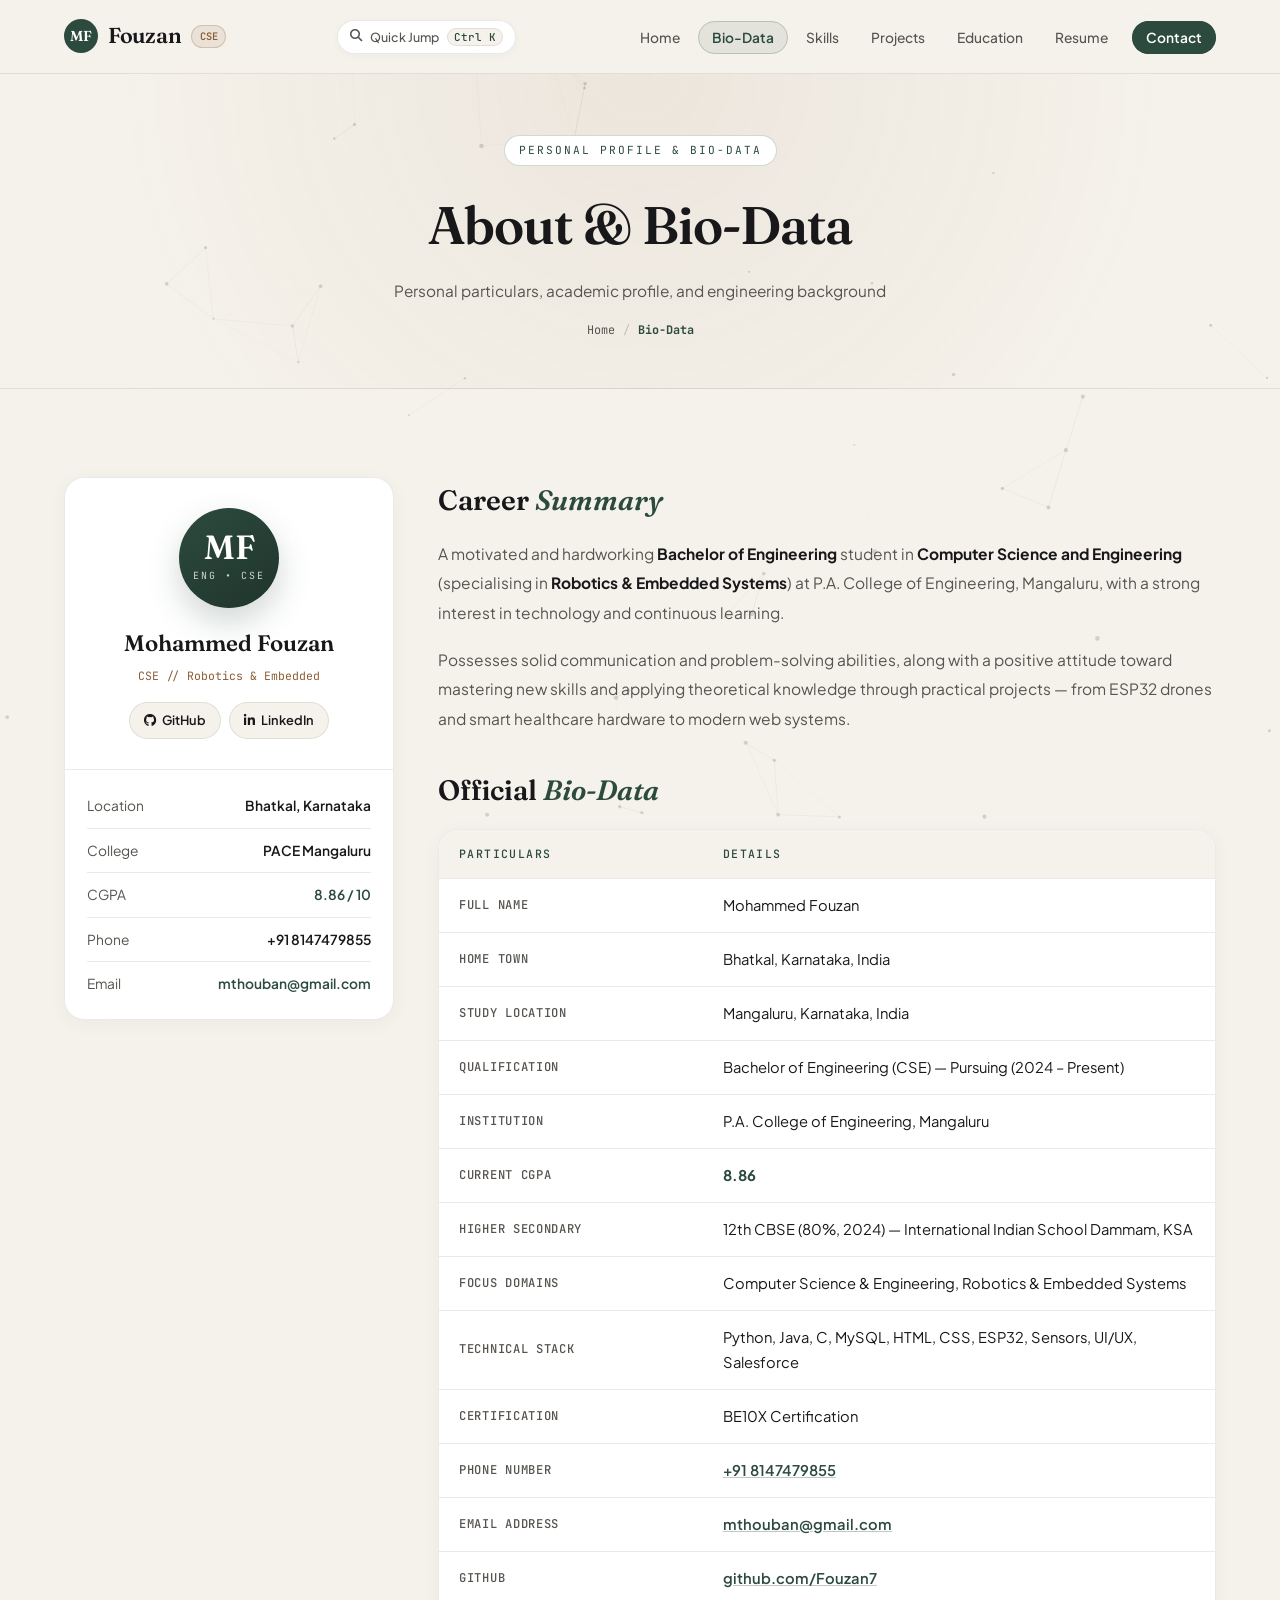
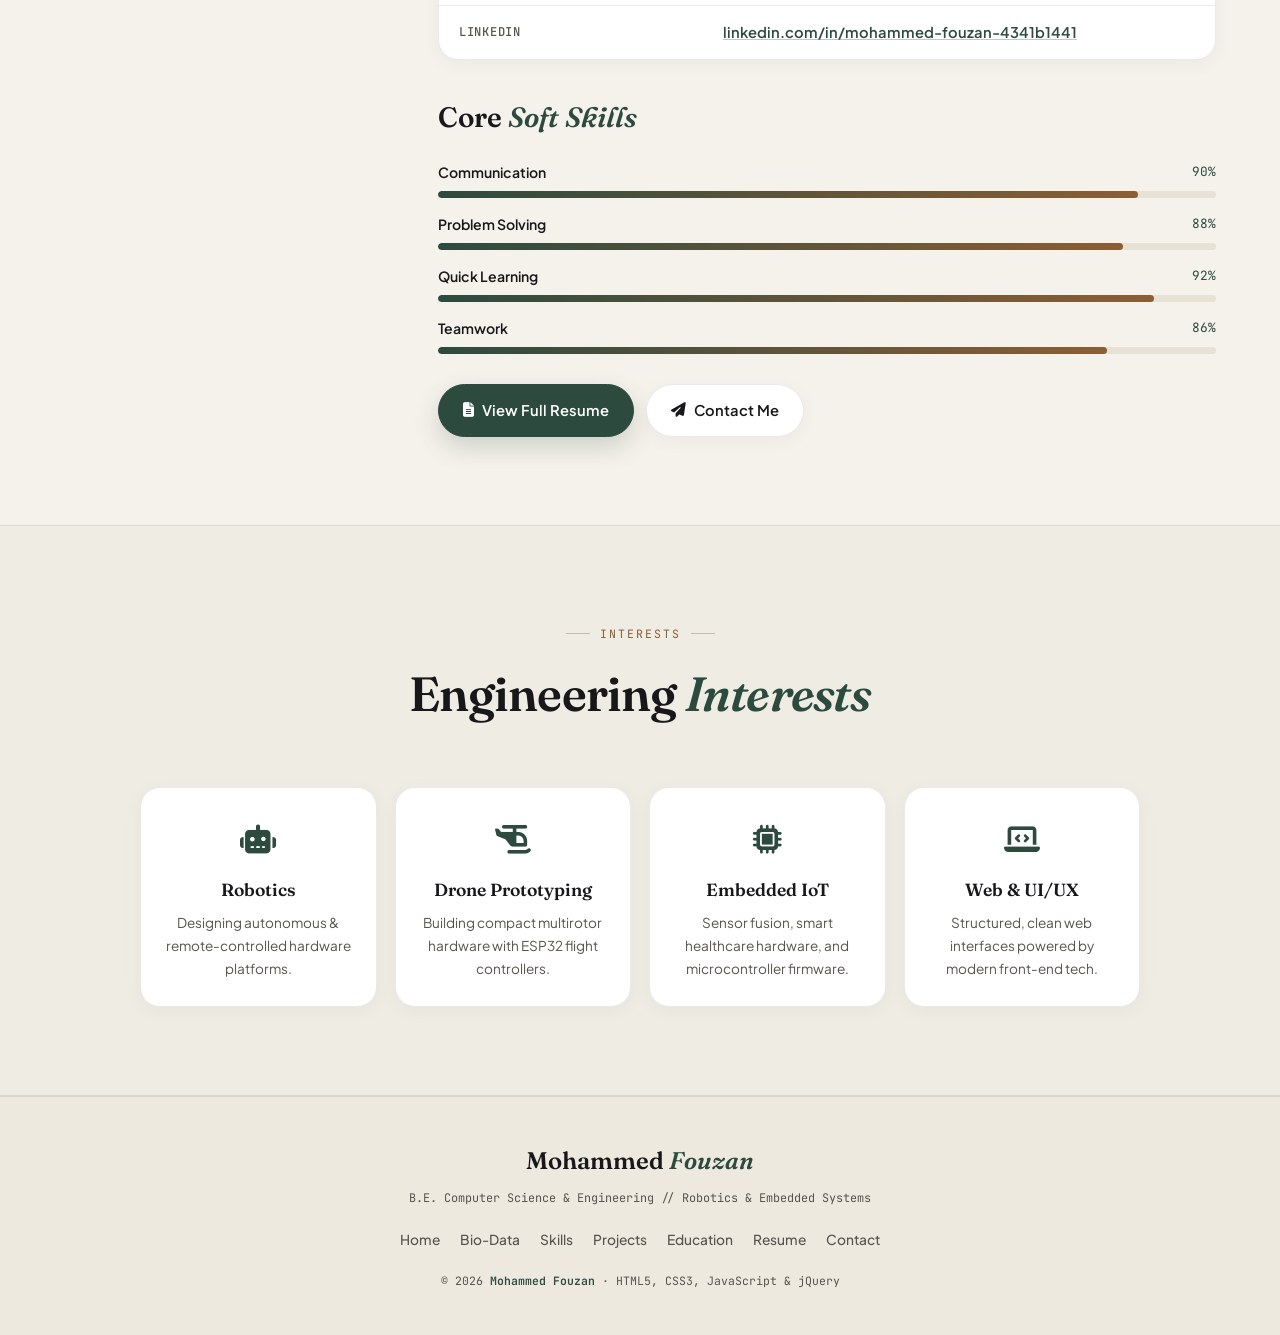
==== about.html @ 92edd7db "Deploy Mohammed Fouzan portfolio website (Assignment 1)" ====
<!DOCTYPE html>
<html lang="en">
<head>
  <meta charset="UTF-8" />
  <meta name="viewport" content="width=device-width, initial-scale=1.0" />
  <title>About &amp; Bio-Data — Mohammed Fouzan</title>
  <meta name="description" content="Personal Bio-Data, profile summary, soft skills, and background of Mohammed Fouzan." />
  <link rel="stylesheet" href="css/style.css" />
  <link rel="stylesheet" href="https://cdnjs.cloudflare.com/ajax/libs/font-awesome/6.5.1/css/all.min.css" />
  <script src="https://code.jquery.com/jquery-3.7.1.min.js"></script>
</head>
<body>

  <header>
    <nav class="navbar" aria-label="Main Navigation">
      <a href="index.html" class="nav-logo"><span class="logo-mark">MF</span><span>Fouzan</span><span class="logo-tag">CSE</span></a>
      <div class="nav-toggle" aria-label="Toggle menu"><span></span><span></span><span></span></div>
      <ul class="nav-links">
        <li><a href="index.html">Home</a></li>
        <li><a href="about.html" class="active">Bio-Data</a></li>
        <li><a href="skills.html">Skills</a></li>
        <li><a href="projects.html">Projects</a></li>
        <li><a href="education.html">Education</a></li>
        <li><a href="resume.html">Resume</a></li>
        <li><a href="contact.html" class="btn-hire">Contact</a></li>
      </ul>
    </nav>
  </header>

  <main class="page-wrapper">

    <section class="page-banner">
      <div class="banner-tag">Personal Profile &amp; Bio-Data</div>
      <h1>About &amp; Bio-Data</h1>
      <p>Personal particulars, academic profile, and engineering background</p>
      <div class="breadcrumb">
        <a href="index.html">Home</a><span>/</span><strong>Bio-Data</strong>
      </div>
    </section>

    <section class="section">
      <div class="about-grid">

        <aside class="glow-card about-card fade-up">
          <div class="about-card-top">
            <div class="monogram-badge">
              <strong>MF</strong>
              <span>ENG &bull; CSE</span>
            </div>
            <div class="about-name">Mohammed Fouzan</div>
            <div class="about-title">CSE // Robotics &amp; Embedded</div>
            <div class="about-links">
              <a href="https://github.com/Fouzan7" target="_blank" rel="noopener noreferrer" class="about-link">
                <i class="fab fa-github"></i> GitHub
              </a>
              <a href="https://www.linkedin.com/in/mohammed-fouzan-4341b1441" target="_blank" rel="noopener noreferrer" class="about-link">
                <i class="fab fa-linkedin-in"></i> LinkedIn
              </a>
            </div>
          </div>

          <div class="about-info-list">
            <div class="about-info-row">
              <span class="about-info-key">Location</span>
              <span class="about-info-val">Bhatkal, Karnataka</span>
            </div>
            <div class="about-info-row">
              <span class="about-info-key">College</span>
              <span class="about-info-val">PACE Mangaluru</span>
            </div>
            <div class="about-info-row">
              <span class="about-info-key">CGPA</span>
              <span class="about-info-val" style="color:var(--accent-hi);">8.86 / 10</span>
            </div>
            <div class="about-info-row">
              <span class="about-info-key">Phone</span>
              <span class="about-info-val">+91 8147479855</span>
            </div>
            <div class="about-info-row">
              <span class="about-info-key">Email</span>
              <span class="about-info-val"><a href="mailto:mthouban@gmail.com">mthouban@gmail.com</a></span>
            </div>
          </div>
        </aside>

        <div class="about-content fade-up">
          <h2>Career <span>Summary</span></h2>
          <p>
            A motivated and hardworking <strong>Bachelor of Engineering</strong> student in <strong>Computer Science and Engineering</strong> (specialising in <strong>Robotics &amp; Embedded Systems</strong>) at P.A. College of Engineering, Mangaluru, with a strong interest in technology and continuous learning.
          </p>
          <p>
            Possesses solid communication and problem-solving abilities, along with a positive attitude toward mastering new skills and applying theoretical knowledge through practical projects — from ESP32 drones and smart healthcare hardware to modern web systems.
          </p>

          <h2 style="margin-top:34px;">Official <span>Bio-Data</span></h2>
          <div class="glow-card no-tilt table-wrap" style="margin-bottom:34px;">
            <table class="hud-table">
              <thead>
                <tr>
                  <th scope="col">Particulars</th>
                  <th scope="col">Details</th>
                </tr>
              </thead>
              <tbody>
                <tr><th scope="row">Full Name</th><td>Mohammed Fouzan</td></tr>
                <tr><th scope="row">Home Town</th><td>Bhatkal, Karnataka, India</td></tr>
                <tr><th scope="row">Study Location</th><td>Mangaluru, Karnataka, India</td></tr>
                <tr><th scope="row">Qualification</th><td>Bachelor of Engineering (CSE) — Pursuing (2024 &ndash; Present)</td></tr>
                <tr><th scope="row">Institution</th><td>P.A. College of Engineering, Mangaluru</td></tr>
                <tr><th scope="row">Current CGPA</th><td><strong style="color:var(--accent-hi);">8.86</strong></td></tr>
                <tr><th scope="row">Higher Secondary</th><td>12th CBSE (80%, 2024) — International Indian School Dammam, KSA</td></tr>
                <tr><th scope="row">Focus Domains</th><td>Computer Science &amp; Engineering, Robotics &amp; Embedded Systems</td></tr>
                <tr><th scope="row">Technical Stack</th><td>Python, Java, C, MySQL, HTML, CSS, ESP32, Sensors, UI/UX, Salesforce</td></tr>
                <tr><th scope="row">Certification</th><td>BE10X Certification</td></tr>
                <tr><th scope="row">Phone Number</th><td><a href="tel:+918147479855">+91 8147479855</a></td></tr>
                <tr><th scope="row">Email Address</th><td><a href="mailto:mthouban@gmail.com">mthouban@gmail.com</a></td></tr>
                <tr><th scope="row">GitHub</th><td><a href="https://github.com/Fouzan7" target="_blank" rel="noopener noreferrer">github.com/Fouzan7</a></td></tr>
                <tr><th scope="row">LinkedIn</th><td><a href="https://www.linkedin.com/in/mohammed-fouzan-4341b1441" target="_blank" rel="noopener noreferrer">linkedin.com/in/mohammed-fouzan-4341b1441</a></td></tr>
              </tbody>
            </table>
          </div>

          <h2>Core <span>Soft Skills</span></h2>
          <div class="soft-bars">
            <div class="sbar-item">
              <div class="sbar-header"><span class="sbar-name">Communication</span><span class="sbar-pct">90%</span></div>
              <div class="sbar-track"><div class="sbar-fill" data-width="90"></div></div>
            </div>
            <div class="sbar-item">
              <div class="sbar-header"><span class="sbar-name">Problem Solving</span><span class="sbar-pct">88%</span></div>
              <div class="sbar-track"><div class="sbar-fill" data-width="88"></div></div>
            </div>
            <div class="sbar-item">
              <div class="sbar-header"><span class="sbar-name">Quick Learning</span><span class="sbar-pct">92%</span></div>
              <div class="sbar-track"><div class="sbar-fill" data-width="92"></div></div>
            </div>
            <div class="sbar-item">
              <div class="sbar-header"><span class="sbar-name">Teamwork</span><span class="sbar-pct">86%</span></div>
              <div class="sbar-track"><div class="sbar-fill" data-width="86"></div></div>
            </div>
          </div>

          <div style="display:flex;gap:12px;flex-wrap:wrap;margin-top:30px;">
            <a href="resume.html" class="btn-primary"><i class="fas fa-file-alt"></i> View Full Resume</a>
            <a href="contact.html" class="btn-outline"><i class="fas fa-paper-plane"></i> Contact Me</a>
          </div>
        </div>

      </div>
    </section>

    <section class="section section-dark">
      <div class="section-header fade-up">
        <div class="section-eyebrow">Interests</div>
        <h2 class="section-title">Engineering <span>Interests</span></h2>
      </div>
      <div class="certs-row">
        <article class="glow-card cert-card fade-up">
          <div class="cicon"><i class="fas fa-robot"></i></div>
          <h4>Robotics</h4>
          <p>Designing autonomous &amp; remote-controlled hardware platforms.</p>
        </article>
        <article class="glow-card cert-card fade-up">
          <div class="cicon"><i class="fas fa-helicopter"></i></div>
          <h4>Drone Prototyping</h4>
          <p>Building compact multirotor hardware with ESP32 flight controllers.</p>
        </article>
        <article class="glow-card cert-card fade-up">
          <div class="cicon"><i class="fas fa-microchip"></i></div>
          <h4>Embedded IoT</h4>
          <p>Sensor fusion, smart healthcare hardware, and microcontroller firmware.</p>
        </article>
        <article class="glow-card cert-card fade-up">
          <div class="cicon"><i class="fas fa-laptop-code"></i></div>
          <h4>Web &amp; UI/UX</h4>
          <p>Structured, clean web interfaces powered by modern front-end tech.</p>
        </article>
      </div>
    </section>

  </main>

  <footer class="footer">
    <div class="footer-logo">Mohammed <span>Fouzan</span></div>
    <p class="footer-tag">B.E. Computer Science &amp; Engineering // Robotics &amp; Embedded Systems</p>
    <nav class="footer-nav" aria-label="Footer Navigation">
      <a href="index.html">Home</a><a href="about.html">Bio-Data</a><a href="skills.html">Skills</a>
      <a href="projects.html">Projects</a><a href="education.html">Education</a><a href="resume.html">Resume</a><a href="contact.html">Contact</a>
    </nav>
    <p class="footer-copy">&copy; 2026 <span>Mohammed Fouzan</span> &middot; HTML5, CSS3, JavaScript &amp; jQuery</p>
  </footer>

  <button class="scroll-top" aria-label="Scroll to top"><i class="fas fa-chevron-up"></i></button>
  <script src="js/script.js"></script>
</body>
</html>
---- css/style.css ----
/* =====================================================================
   MOHAMMED FOUZAN — WARM EDITORIAL STUDIO THEME
   Palette: Warm Linen (#F5F2EB) · Ceramic White (#FFFFFF)
            Forest Sage (#2D4A3E) · Brushed Bronze (#8C5E35)
   ===================================================================== */

@import url('https://fonts.googleapis.com/css2?family=Fraunces:ital,opsz,wght@0,9..144,500;0,9..144,600;0,9..144,700;1,9..144,500&family=Plus+Jakarta+Sans:wght@400;500;600;700&family=JetBrains+Mono:wght@400;500&display=swap');

:root {
  --bg-950:      #EDE9DF;
  --bg-900:      #F5F2EB;
  --bg-800:      #EFECE4;
  --bg-700:      #E7E2D6;
  --bg-card:     #FFFFFF;
  --ink:         #18181B;
  --text:        #18181B;
  --silver:      #18181B;
  --slate:       #57534E;
  --muted:       #57534E;
  --accent:      #2D4A3E;
  --accent-hi:   #2D4A3E;
  --accent-sec:  #8C5E35;
  --steel:       #8C5E35;
  --accent-dim:  rgba(45, 74, 62, 0.09);
  --accent-glow: rgba(45, 74, 62, 0.18);
  --bronze-dim:  rgba(140, 94, 53, 0.10);
  --success:     #246B4C;
  --warning:     #945D14;
  --error:       #B83232;
  --border:      rgba(24, 24, 27, 0.09);
  --border-hi:   rgba(45, 74, 62, 0.35);
  --shadow-sm:   0 4px 20px rgba(24, 24, 27, 0.04);
  --shadow-lg:   0 24px 56px rgba(24, 24, 27, 0.08);
  --radius:      10px;
  --radius-lg:   20px;
  --nav-h:       74px;
  --ease:        cubic-bezier(0.22, 1, 0.36, 1);
  --transition:  0.28s var(--ease);
}

*, *::before, *::after { box-sizing: border-box; margin: 0; padding: 0; }
html { scroll-behavior: smooth; }
body {
  font-family: 'Plus Jakarta Sans', -apple-system, BlinkMacSystemFont, sans-serif;
  background: var(--bg-900);
  color: var(--ink);
  line-height: 1.7;
  overflow-x: hidden;
  -webkit-tap-highlight-color: transparent;
}
a { text-decoration: none; color: inherit; }
ul { list-style: none; }

::-webkit-scrollbar { width: 7px; }
::-webkit-scrollbar-track { background: var(--bg-950); }
::-webkit-scrollbar-thumb { background: #CFC8B8; border-radius: 99px; }
::-webkit-scrollbar-thumb:hover { background: var(--accent); }

/* =====================================================================
   GLOBAL FX: PROGRESS BAR, AMBIENT CANVAS, VELVET CURSOR, RIPPLES
   ===================================================================== */
.scroll-progress {
  position: fixed;
  top: 0; left: 0;
  height: 2.5px;
  width: 0%;
  background: linear-gradient(90deg, var(--accent), var(--accent-sec));
  z-index: 2500;
  pointer-events: none;
}

#bg-canvas {
  position: fixed;
  inset: 0;
  width: 100%;
  height: 100%;
  z-index: 0;
  pointer-events: none;
  opacity: 0.85;
}

/* Velvet Editorial Cursor (Desktop Fine Pointer) */
.cursor-dot,
.cursor-ring {
  position: fixed;
  top: 0; left: 0;
  pointer-events: none;
  z-index: 9999;
  opacity: 0;
  transition: opacity 0.2s ease;
}
.cursor-dot {
  width: 6px; height: 6px;
  background: var(--accent);
  border-radius: 50%;
  transform: translate(-50%, -50%);
}
.cursor-ring {
  width: 34px; height: 34px;
  border: 1.5px solid rgba(45, 74, 62, 0.42);
  border-radius: 50%;
  transform: translate(-50%, -50%);
  display: flex;
  align-items: center;
  justify-content: center;
  font-family: 'JetBrains Mono', monospace;
  font-size: 9px;
  font-weight: 500;
  letter-spacing: 0.8px;
  color: #FFFFFF;
  transition: width 0.24s var(--ease), height 0.24s var(--ease), border-color 0.22s ease, background-color 0.22s ease, opacity 0.2s ease, border-radius 0.24s var(--ease);
}
.cursor-ring.hover-link {
  width: 50px; height: 50px;
  border-color: var(--accent);
  background: rgba(45, 74, 62, 0.08);
}
.cursor-ring.hover-card {
  width: 44px; height: 44px;
  border-color: rgba(140, 94, 53, 0.55);
  background: rgba(140, 94, 53, 0.06);
}
.cursor-ring.has-label {
  width: 68px; height: 28px;
  border-radius: 999px;
  background: var(--accent);
  border-color: var(--accent);
  color: #FFFFFF;
  box-shadow: 0 6px 18px rgba(45, 74, 62, 0.24);
}
.cursor-ring.pressed { transform: translate(-50%, -50%) scale(0.84); }

@media (hover: none), (pointer: coarse) {
  .cursor-dot, .cursor-ring { display: none !important; }
}

/* Soft Tap / Click Ripple + Dust Motes */
.touch-ripple {
  position: fixed;
  border-radius: 50%;
  pointer-events: none;
  z-index: 9997;
  width: 16px; height: 16px;
  transform: translate(-50%, -50%) scale(0.3);
  border: 1.5px solid rgba(45, 74, 62, 0.55);
  background: radial-gradient(circle, rgba(140, 94, 53, 0.22) 0%, transparent 72%);
  animation: rippleExpand 0.7s var(--ease) forwards;
}
.touch-spark {
  position: fixed;
  width: 4px; height: 4px;
  border-radius: 50%;
  background: var(--accent-sec);
  pointer-events: none;
  z-index: 9998;
  transform: translate(-50%, -50%);
  animation: sparkFly 0.55s var(--ease) forwards;
}
@keyframes rippleExpand {
  0%   { opacity: 0.9; transform: translate(-50%, -50%) scale(0.3); }
  100% { opacity: 0;   transform: translate(-50%, -50%) scale(5.2); }
}
@keyframes sparkFly {
  0%   { opacity: 0.9; transform: translate(-50%, -50%) scale(1); }
  100% { opacity: 0;   transform: translate(calc(-50% + var(--tx)), calc(-50% + var(--ty))) scale(0.2); }
}

/* Aesthetic Silk-Sheen Card (Hover + Touch Tilt) */
.glow-card {
  position: relative;
  background: var(--bg-card);
  border: 1px solid var(--border);
  border-radius: var(--radius-lg);
  box-shadow: var(--shadow-sm);
  overflow: hidden;
  transition: transform 0.26s var(--ease), border-color 0.28s ease, box-shadow 0.28s ease;
  transform-style: preserve-3d;
  --mx: 50%;
  --my: 50%;
}
.glow-card::before {
  content: '';
  position: absolute;
  inset: 0;
  background: radial-gradient(
    420px circle at var(--mx) var(--my),
    rgba(140, 94, 53, 0.08),
    rgba(45, 74, 62, 0.05) 45%,
    transparent 72%
  );
  opacity: 0;
  transition: opacity 0.3s ease;
  pointer-events: none;
  z-index: 0;
}
.glow-card::after {
  content: '';
  position: absolute;
  top: 0; left: 0; right: 0;
  height: 2px;
  background: linear-gradient(90deg, transparent, var(--accent), var(--accent-sec), transparent);
  opacity: 0;
  transition: opacity 0.3s ease;
  pointer-events: none;
  z-index: 2;
}
.glow-card:hover::before,
.glow-card.touch-active::before,
.glow-card:hover::after,
.glow-card.touch-active::after {
  opacity: 1;
}
.glow-card:hover,
.glow-card.touch-active {
  border-color: var(--border-hi);
  box-shadow: var(--shadow-lg);
}
.glow-card > * { position: relative; z-index: 1; }

/* =====================================================================
   NAVBAR & COMMAND PALETTE
   ===================================================================== */
header { position: relative; z-index: 1000; }
.navbar {
  position: fixed;
  top: 0; left: 0; right: 0;
  height: var(--nav-h);
  background: rgba(245, 242, 235, 0.82);
  backdrop-filter: blur(18px);
  -webkit-backdrop-filter: blur(18px);
  border-bottom: 1px solid var(--border);
  z-index: 1000;
  display: flex;
  align-items: center;
  justify-content: space-between;
  padding: 0 5%;
  transition: var(--transition);
}
.navbar.scrolled {
  background: rgba(255, 255, 255, 0.94);
  box-shadow: 0 8px 30px rgba(24, 24, 27, 0.06);
}

.nav-logo {
  font-family: 'Fraunces', serif;
  font-size: 1.35rem;
  font-weight: 600;
  letter-spacing: -0.3px;
  color: var(--ink);
  display: inline-flex;
  align-items: center;
  gap: 10px;
}
.nav-logo .logo-mark {
  width: 34px; height: 34px;
  border-radius: 50%;
  background: var(--accent);
  color: #FFFFFF;
  display: inline-flex;
  align-items: center;
  justify-content: center;
  font-family: 'Fraunces', serif;
  font-weight: 600;
  font-size: 0.9rem;
  letter-spacing: 0.5px;
}
.nav-logo .logo-tag {
  font-family: 'JetBrains Mono', monospace;
  font-size: 0.65rem;
  color: var(--accent-sec);
  border: 1px solid rgba(140, 94, 53, 0.25);
  background: var(--bronze-dim);
  padding: 2px 8px;
  border-radius: 999px;
}

.nav-links { display: flex; gap: 4px; align-items: center; }
.nav-links a {
  font-size: 0.86rem;
  font-weight: 500;
  color: var(--slate);
  padding: 7px 13px;
  border-radius: 999px;
  border: 1px solid transparent;
  transition: var(--transition);
}
.nav-links a:hover {
  color: var(--ink);
  background: rgba(24, 24, 27, 0.05);
}
.nav-links a.active {
  color: var(--accent);
  background: var(--accent-dim);
  border-color: rgba(45, 74, 62, 0.22);
  font-weight: 600;
}
.nav-links a.btn-hire {
  margin-left: 6px;
  background: var(--accent);
  color: #FFFFFF !important;
  font-weight: 600;
  border-color: var(--accent);
}
.nav-links a.btn-hire:hover,
.nav-links a.btn-hire.active {
  background: #21372E;
  transform: translateY(-1px);
  box-shadow: 0 6px 20px rgba(45, 74, 62, 0.24);
}

.cmd-trigger {
  display: inline-flex;
  align-items: center;
  gap: 8px;
  padding: 7px 12px;
  background: var(--bg-card);
  border: 1px solid var(--border);
  border-radius: 999px;
  color: var(--slate);
  font-family: 'Plus Jakarta Sans', sans-serif;
  font-size: 0.78rem;
  font-weight: 500;
  cursor: pointer;
  transition: var(--transition);
  box-shadow: 0 2px 8px rgba(24, 24, 27, 0.03);
}
.cmd-trigger:hover {
  border-color: var(--border-hi);
  color: var(--ink);
  transform: translateY(-1px);
}
.cmd-kbd {
  font-family: 'JetBrains Mono', monospace;
  background: var(--bg-900);
  border: 1px solid var(--border);
  padding: 1px 6px;
  border-radius: 99px;
  font-size: 0.68rem;
  color: var(--accent);
}

.nav-toggle {
  display: none;
  flex-direction: column;
  gap: 5px;
  cursor: pointer;
  padding: 9px;
  border-radius: 99px;
  border: 1px solid var(--border);
  background: var(--bg-card);
}
.nav-toggle span { display: block; width: 20px; height: 1.8px; background: var(--ink); transition: var(--transition); }
.nav-toggle.open span:nth-child(1) { transform: rotate(45deg) translate(5px, 5px); background: var(--accent); }
.nav-toggle.open span:nth-child(2) { opacity: 0; }
.nav-toggle.open span:nth-child(3) { transform: rotate(-45deg) translate(5px, -5px); background: var(--accent); }

/* Frosted Editorial Command Modal */
.cmd-backdrop {
  position: fixed;
  inset: 0;
  background: rgba(24, 24, 27, 0.35);
  backdrop-filter: blur(8px);
  z-index: 3000;
  display: none;
  align-items: flex-start;
  justify-content: center;
  padding: 12vh 16px 20px;
}
.cmd-backdrop.open { display: flex; }
.cmd-modal {
  width: 100%;
  max-width: 560px;
  background: #FFFFFF;
  border: 1px solid var(--border);
  border-radius: 18px;
  overflow: hidden;
  box-shadow: 0 32px 80px rgba(24, 24, 27, 0.18);
  animation: slideUp 0.24s var(--ease);
}
.cmd-input-wrap {
  display: flex;
  align-items: center;
  gap: 12px;
  padding: 15px 18px;
  border-bottom: 1px solid var(--border);
}
.cmd-input-wrap i { color: var(--accent); }
#cmd-search {
  flex: 1;
  background: transparent;
  border: none;
  color: var(--ink);
  font-family: 'Plus Jakarta Sans', sans-serif;
  font-size: 0.95rem;
  outline: none;
}
#cmd-close {
  background: var(--bg-900);
  border: 1px solid var(--border);
  color: var(--slate);
  font-family: 'JetBrains Mono', monospace;
  font-size: 0.7rem;
  padding: 3px 9px;
  border-radius: 99px;
  cursor: pointer;
}
.cmd-list { max-height: 320px; overflow-y: auto; padding: 8px; }
.cmd-item {
  display: flex;
  align-items: center;
  justify-content: space-between;
  padding: 10px 14px;
  border-radius: 10px;
  cursor: pointer;
  color: var(--ink);
  font-size: 0.88rem;
  transition: background 0.15s ease;
}
.cmd-item:hover, .cmd-item.selected { background: var(--accent-dim); color: var(--accent); }
.cmd-item-left { display: flex; align-items: center; gap: 10px; }
.cmd-item-left i { color: var(--accent); width: 18px; text-align: center; }
.cmd-item-tag { font-family: 'JetBrains Mono', monospace; font-size: 0.7rem; color: var(--slate); }

/* =====================================================================
   PAGE WRAPPER & HERO
   ===================================================================== */
.page-wrapper {
  padding-top: var(--nav-h);
  min-height: 100vh;
  position: relative;
  z-index: 1;
}

.hero {
  min-height: calc(100vh - var(--nav-h));
  position: relative;
  overflow: hidden;
  display: flex;
  flex-direction: column;
  justify-content: center;
  background:
    radial-gradient(850px circle at 10% 15%, rgba(45, 74, 62, 0.06), transparent 60%),
    radial-gradient(750px circle at 90% 80%, rgba(140, 94, 53, 0.07), transparent 60%);
}

.hero-content {
  position: relative; z-index: 2;
  max-width: 1220px;
  width: 100%;
  margin: 0 auto;
  padding: 54px 5% 42px;
  display: grid;
  grid-template-columns: 1.12fr 0.88fr;
  align-items: center;
  gap: 52px;
}

.status-pill {
  display: inline-flex;
  align-items: center;
  gap: 9px;
  font-family: 'JetBrains Mono', monospace;
  font-size: 0.72rem;
  color: var(--accent);
  border: 1px solid rgba(45, 74, 62, 0.22);
  background: #FFFFFF;
  padding: 6px 14px;
  border-radius: 999px;
  margin-bottom: 22px;
  letter-spacing: 0.6px;
  box-shadow: var(--shadow-sm);
  opacity: 0;
  animation: slideUp 0.5s var(--ease) 0.08s forwards;
}
.status-dot {
  width: 8px; height: 8px;
  border-radius: 50%;
  background: var(--success);
  animation: pulseDot 2.2s ease-in-out infinite;
}

.hero h1 {
  font-family: 'Fraunces', serif;
  font-size: clamp(3rem, 6vw, 4.9rem);
  font-weight: 600;
  line-height: 1.0;
  letter-spacing: -1.8px;
  margin-bottom: 16px;
  color: var(--ink);
  opacity: 0;
  animation: slideUp 0.55s var(--ease) 0.18s forwards;
}
.hero h1 .name-line { display: block; color: var(--ink); }
.hero h1 .name-accent {
  display: block;
  font-style: italic;
  color: var(--accent);
}

.hero-role {
  font-family: 'Plus Jakarta Sans', sans-serif;
  font-size: 1.05rem;
  font-weight: 500;
  color: var(--accent-sec);
  margin-bottom: 20px;
  opacity: 0;
  animation: slideUp 0.55s var(--ease) 0.28s forwards;
}
.hero-role .typed { color: var(--ink); font-weight: 600; }
.cursor-blink {
  display: inline-block;
  width: 2px; height: 1.05em;
  background: var(--accent);
  margin-left: 4px;
  vertical-align: text-bottom;
  animation: blink 0.95s step-end infinite;
}

.hero-summary {
  font-size: 1.02rem;
  color: var(--slate);
  max-width: 530px;
  line-height: 1.85;
  margin-bottom: 32px;
  opacity: 0;
  animation: slideUp 0.55s var(--ease) 0.38s forwards;
}
.hero-summary strong { color: var(--ink); font-weight: 600; }

.hero-cta {
  display: flex;
  gap: 12px;
  flex-wrap: wrap;
  opacity: 0;
  animation: slideUp 0.55s var(--ease) 0.48s forwards;
}

.btn-primary,
.btn-outline {
  display: inline-flex;
  align-items: center;
  justify-content: center;
  gap: 8px;
  padding: 13px 24px;
  font-family: 'Plus Jakarta Sans', sans-serif;
  font-weight: 600;
  font-size: 0.92rem;
  border-radius: 999px;
  cursor: pointer;
  transition: transform 0.2s var(--ease), box-shadow 0.25s ease, background 0.25s ease, border-color 0.25s ease, color 0.25s ease;
}
.btn-primary {
  background: var(--accent);
  color: #FFFFFF;
  border: 1px solid var(--accent);
  box-shadow: 0 10px 26px rgba(45, 74, 62, 0.2);
}
.btn-primary:hover {
  background: #21372E;
  box-shadow: 0 14px 34px rgba(45, 74, 62, 0.28);
}
.btn-outline {
  background: #FFFFFF;
  color: var(--ink);
  border: 1px solid var(--border);
  box-shadow: var(--shadow-sm);
}
.btn-outline:hover {
  border-color: var(--accent);
  color: var(--accent);
  background: var(--accent-dim);
}
.btn-primary:active,
.btn-outline:active { transform: scale(0.95); }

.hero-socials {
  display: flex;
  gap: 10px;
  flex-wrap: wrap;
  margin-top: 28px;
  opacity: 0;
  animation: slideUp 0.55s var(--ease) 0.58s forwards;
}
.soc-btn {
  display: inline-flex;
  align-items: center;
  gap: 7px;
  padding: 8px 14px;
  border-radius: 999px;
  font-size: 0.82rem;
  font-weight: 500;
  border: 1px solid var(--border);
  background: #FFFFFF;
  color: var(--slate);
  transition: var(--transition);
  box-shadow: 0 2px 8px rgba(24, 24, 27, 0.03);
}
.soc-btn:hover {
  border-color: var(--accent);
  color: var(--accent);
  transform: translateY(-2px);
}

/* =====================================================================
   HERO RIGHT: AESTHETIC KINETIC STUDIO CARD
   ===================================================================== */
.hero-module {
  opacity: 0;
  animation: fadeIn 0.85s var(--ease) 0.35s forwards;
}
.telemetry-card { padding: 26px; }
.telemetry-topbar {
  display: flex;
  align-items: center;
  justify-content: space-between;
  padding-bottom: 14px;
  margin-bottom: 16px;
  border-bottom: 1px solid var(--border);
  font-family: 'JetBrains Mono', monospace;
  font-size: 0.72rem;
  color: var(--slate);
}
.term-dots { display: flex; gap: 6px; }
.term-dots span { width: 8px; height: 8px; border-radius: 50%; }
.term-dots span:first-child { background: var(--accent); }
.term-dots span:nth-child(2) { background: var(--accent-sec); }
.term-dots span:nth-child(3) { background: #CFC8B8; }

.gyro-stage {
  position: relative;
  height: 215px;
  border-radius: 14px;
  background: linear-gradient(145deg, #F7F4ED 0%, #EDE8DC 100%);
  border: 1px solid var(--border);
  margin-bottom: 16px;
  overflow: hidden;
  cursor: grab;
  touch-action: none;
}
.gyro-stage:active { cursor: grabbing; }
#gyro-canvas { width: 100%; height: 100%; display: block; }
.gyro-hud-tl,
.gyro-hud-br {
  position: absolute;
  font-family: 'JetBrains Mono', monospace;
  font-size: 0.68rem;
  color: var(--slate);
  pointer-events: none;
}
.gyro-hud-tl { top: 12px; left: 14px; color: var(--accent); font-weight: 500; }
.gyro-hud-br { bottom: 12px; right: 14px; }

.mod-tabs { display: flex; gap: 6px; margin-bottom: 12px; }
.mod-tab {
  flex: 1;
  padding: 7px 10px;
  background: var(--bg-900);
  border: 1px solid var(--border);
  border-radius: 999px;
  font-family: 'Plus Jakarta Sans', sans-serif;
  font-size: 0.76rem;
  font-weight: 600;
  color: var(--slate);
  cursor: pointer;
  transition: var(--transition);
}
.mod-tab.active, .mod-tab:hover {
  border-color: var(--accent);
  color: #FFFFFF;
  background: var(--accent);
}
.mod-panel { display: none; }
.mod-panel.active { display: block; animation: fadeIn 0.25s ease; }

.profile-stats { display: grid; grid-template-columns: 1fr 1fr; gap: 10px; }
.pstat {
  background: var(--bg-900);
  border: 1px solid var(--border);
  border-radius: 12px;
  padding: 11px 13px;
  transition: var(--transition);
}
.pstat:hover { border-color: var(--border-hi); background: #FFFFFF; }
.pstat-num {
  font-family: 'Fraunces', serif;
  font-size: 1.4rem;
  font-weight: 600;
  color: var(--ink);
  line-height: 1.1;
}
.pstat-num.hi { color: var(--accent); }
.pstat-label { font-size: 0.74rem; color: var(--slate); margin-top: 2px; }

/* =====================================================================
   KINETIC MARQUEE RIBBON
   ===================================================================== */
.marquee-bar {
  border-top: 1px solid var(--border);
  border-bottom: 1px solid var(--border);
  background: #FFFFFF;
  overflow: hidden;
  padding: 15px 0;
  position: relative;
  z-index: 2;
}
.marquee-track { display: flex; gap: 36px; width: max-content; animation: marqueeScroll 32s linear infinite; }
.marquee-bar:hover .marquee-track { animation-play-state: paused; }
.marquee-item {
  font-family: 'Plus Jakarta Sans', sans-serif;
  font-size: 0.82rem;
  font-weight: 600;
  letter-spacing: 0.8px;
  color: var(--slate);
  display: inline-flex;
  align-items: center;
  gap: 12px;
  white-space: nowrap;
  transition: color 0.2s ease;
}
.marquee-item:hover { color: var(--accent); }
.marquee-dot { width: 5px; height: 5px; border-radius: 50%; background: var(--accent-sec); }
@keyframes marqueeScroll { from { transform: translateX(0); } to { transform: translateX(-50%); } }

/* =====================================================================
   SECTIONS & EDITORIAL BENTO GRID
   ===================================================================== */
.section { padding: 88px 5%; position: relative; z-index: 1; }
.section-dark { background: var(--bg-800); border-top: 1px solid var(--border); border-bottom: 1px solid var(--border); }

.section-header { text-align: center; margin-bottom: 52px; }
.section-eyebrow {
  font-family: 'JetBrains Mono', monospace;
  font-size: 0.72rem;
  color: var(--accent-sec);
  letter-spacing: 2px;
  text-transform: uppercase;
  margin-bottom: 10px;
  display: inline-flex;
  align-items: center;
  gap: 10px;
}
.section-eyebrow::before,
.section-eyebrow::after { content: ''; width: 24px; height: 1px; background: rgba(140, 94, 53, 0.35); }
.section-title {
  font-family: 'Fraunces', serif;
  font-size: clamp(2rem, 4.2vw, 3rem);
  font-weight: 600;
  letter-spacing: -0.9px;
  color: var(--ink);
  margin-bottom: 12px;
}
.section-title span { font-style: italic; color: var(--accent); }
.section-sub { font-size: 0.98rem; color: var(--slate); max-width: 540px; margin: 0 auto; }

.bento-grid {
  max-width: 1200px;
  margin: 0 auto;
  display: grid;
  grid-template-columns: repeat(12, 1fr);
  gap: 20px;
}
.bento-7 { grid-column: span 7; }
.bento-5 { grid-column: span 5; }
.bento-4 { grid-column: span 4; }
.bento-6 { grid-column: span 6; }
.bento-12 { grid-column: span 12; }

/* =====================================================================
   TABLES (Bio-Data & Academic Qualifications)
   ===================================================================== */
.table-wrap {
  background: var(--bg-card);
  border: 1px solid var(--border);
  border-radius: var(--radius-lg);
  overflow-x: auto;
  box-shadow: var(--shadow-sm);
}
.hud-table { width: 100%; border-collapse: collapse; font-size: 0.92rem; }
.hud-table thead th {
  background: var(--bg-900);
  font-family: 'JetBrains Mono', monospace;
  font-size: 0.72rem;
  font-weight: 500;
  letter-spacing: 1.4px;
  text-transform: uppercase;
  color: var(--accent);
  text-align: left;
  padding: 14px 20px;
  border-bottom: 1px solid var(--border);
}
.hud-table tbody tr { border-bottom: 1px solid var(--border); transition: background var(--transition); }
.hud-table tbody tr:last-child { border-bottom: none; }
.hud-table tbody tr:hover { background: rgba(45, 74, 62, 0.035); }
.hud-table th[scope="row"] {
  font-family: 'JetBrains Mono', monospace;
  font-size: 0.76rem;
  color: var(--slate);
  text-transform: uppercase;
  letter-spacing: 0.7px;
  width: 34%;
  text-align: left;
  padding: 14px 20px;
  font-weight: 500;
}
.hud-table td { padding: 14px 20px; color: var(--ink); }
.hud-table td a { color: var(--accent); font-weight: 600; text-decoration: underline; text-decoration-color: rgba(45, 74, 62, 0.3); }
.hud-table td a:hover { color: var(--accent-sec); }

/* =====================================================================
   ABOUT & BIO-DATA
   ===================================================================== */
.about-grid {
  max-width: 1160px;
  margin: 0 auto;
  display: grid;
  grid-template-columns: 330px 1fr;
  gap: 44px;
  align-items: start;
}
.about-card { position: sticky; top: 94px; }
.about-card-top { padding: 30px 24px; text-align: center; border-bottom: 1px solid var(--border); }
.monogram-badge {
  width: 100px; height: 100px;
  border-radius: 50%;
  background: linear-gradient(145deg, #2D4A3E, #1F352C);
  box-shadow: 0 14px 32px rgba(45, 74, 62, 0.22);
  margin: 0 auto 16px;
  display: flex;
  flex-direction: column;
  align-items: center;
  justify-content: center;
  transition: transform 0.35s var(--ease);
}
.about-card:hover .monogram-badge { transform: scale(1.05); }
.monogram-badge strong {
  font-family: 'Fraunces', serif;
  font-size: 2.1rem;
  font-weight: 600;
  color: #FFFFFF;
  line-height: 1;
}
.monogram-badge span {
  font-family: 'JetBrains Mono', monospace;
  font-size: 0.62rem;
  color: rgba(255, 255, 255, 0.78);
  letter-spacing: 2px;
  margin-top: 4px;
}
.about-name { font-family: 'Fraunces', serif; font-size: 1.4rem; font-weight: 600; color: var(--ink); margin-bottom: 4px; }
.about-title { font-family: 'JetBrains Mono', monospace; font-size: 0.72rem; color: var(--accent-sec); margin-bottom: 16px; }
.about-links { display: flex; gap: 8px; justify-content: center; }
.about-link {
  display: inline-flex;
  align-items: center;
  gap: 6px;
  padding: 7px 14px;
  border-radius: 999px;
  font-size: 0.8rem;
  font-weight: 600;
  border: 1px solid var(--border);
  background: var(--bg-900);
  color: var(--ink);
  transition: var(--transition);
}
.about-link:hover { border-color: var(--accent); color: #FFFFFF; background: var(--accent); }

.about-info-list { padding: 14px 22px; }
.about-info-row {
  display: flex;
  justify-content: space-between;
  align-items: center;
  padding: 10px 0;
  border-bottom: 1px solid var(--border);
  font-size: 0.86rem;
}
.about-info-row:last-child { border-bottom: none; }
.about-info-key { color: var(--slate); }
.about-info-val { color: var(--ink); font-weight: 600; text-align: right; }
.about-info-val a { color: var(--accent); }

.about-content h2 { font-family: 'Fraunces', serif; font-size: 1.75rem; font-weight: 600; color: var(--ink); margin-bottom: 14px; }
.about-content h2 span { font-style: italic; color: var(--accent); }
.about-content p { font-size: 0.97rem; color: var(--slate); line-height: 1.9; margin-bottom: 18px; }
.about-content p strong { color: var(--ink); }

.soft-bars { display: flex; flex-direction: column; gap: 15px; margin-top: 20px; }
.sbar-header { display: flex; justify-content: space-between; margin-bottom: 6px; }
.sbar-name { font-size: 0.88rem; font-weight: 600; color: var(--ink); }
.sbar-pct { font-family: 'JetBrains Mono', monospace; font-size: 0.8rem; color: var(--accent); }
.sbar-track { height: 7px; background: var(--bg-700); border-radius: 99px; overflow: hidden; }
.sbar-fill {
  height: 100%; border-radius: 99px;
  background: linear-gradient(90deg, var(--accent), var(--accent-sec));
  width: 0;
  transition: width 1.15s var(--ease);
}

/* =====================================================================
   SKILLS & RADAR
   ===================================================================== */
.skills-grid {
  max-width: 1200px;
  margin: 0 auto;
  display: grid;
  grid-template-columns: repeat(auto-fit, minmax(300px, 1fr));
  gap: 20px;
}
.skill-card { padding: 28px; }
.skill-icon {
  width: 48px; height: 48px;
  border-radius: 14px;
  background: var(--accent-dim);
  border: 1px solid rgba(45, 74, 62, 0.16);
  display: flex;
  align-items: center;
  justify-content: center;
  font-size: 1.2rem;
  color: var(--accent);
  margin-bottom: 18px;
  transition: transform 0.3s var(--ease);
}
.skill-card:hover .skill-icon { transform: scale(1.08) rotate(-4deg); }
.skill-card h3 { font-family: 'Fraunces', serif; font-size: 1.25rem; font-weight: 600; color: var(--ink); margin-bottom: 12px; }
.skill-tags { display: flex; flex-wrap: wrap; gap: 8px; }
.stag {
  font-family: 'Plus Jakarta Sans', sans-serif;
  font-size: 0.78rem;
  font-weight: 500;
  padding: 5px 12px;
  background: var(--bg-900);
  border: 1px solid var(--border);
  color: var(--ink);
  border-radius: 999px;
  transition: var(--transition);
}
.stag:hover { background: var(--accent); color: #FFFFFF; border-color: var(--accent); transform: translateY(-2px); }

.skills-matrix-layout {
  max-width: 1140px;
  margin: 0 auto;
  display: grid;
  grid-template-columns: 1fr 1.15fr;
  gap: 28px;
  align-items: center;
}
.radar-box { padding: 26px; text-align: center; }
#skill-radar { width: 100%; max-width: 360px; height: auto; margin: 0 auto; display: block; }

.tech-bars { display: flex; flex-direction: column; gap: 15px; }
.tbar-head { display: flex; justify-content: space-between; margin-bottom: 6px; }
.tbar-name { font-size: 0.9rem; color: var(--ink); font-weight: 600; }
.tbar-pct { font-family: 'JetBrains Mono', monospace; font-size: 0.8rem; color: var(--accent); }
.tbar-track { height: 7px; background: var(--bg-700); border-radius: 99px; overflow: hidden; }
.tbar-fill {
  height: 100%; border-radius: 99px;
  background: linear-gradient(90deg, var(--accent), var(--accent-sec));
  width: 0;
  transition: width 1.15s var(--ease);
}

/* =====================================================================
   PROJECTS & FILTERS
   ===================================================================== */
.filter-bar { display: flex; justify-content: center; gap: 8px; flex-wrap: wrap; margin-bottom: 36px; }
.filter-btn {
  font-family: 'Plus Jakarta Sans', sans-serif;
  font-size: 0.86rem;
  font-weight: 600;
  padding: 9px 18px;
  border-radius: 999px;
  border: 1px solid var(--border);
  background: #FFFFFF;
  color: var(--slate);
  cursor: pointer;
  transition: var(--transition);
  box-shadow: var(--shadow-sm);
}
.filter-btn:hover,
.filter-btn.active {
  background: var(--accent);
  color: #FFFFFF;
  border-color: var(--accent);
}
.filter-btn:active { transform: scale(0.95); }

.projects-grid {
  max-width: 1200px;
  margin: 0 auto;
  display: grid;
  grid-template-columns: repeat(auto-fit, minmax(320px, 1fr));
  gap: 22px;
}
.proj-card { display: flex; flex-direction: column; }
.proj-body { padding: 28px; flex: 1; display: flex; flex-direction: column; }
.proj-badge {
  font-family: 'JetBrains Mono', monospace;
  font-size: 0.68rem;
  letter-spacing: 0.9px;
  text-transform: uppercase;
  color: var(--accent-sec);
  border: 1px solid rgba(140, 94, 53, 0.25);
  background: var(--bronze-dim);
  padding: 4px 11px;
  border-radius: 999px;
  display: inline-block;
  align-self: flex-start;
  margin-bottom: 14px;
}
.proj-badge.active { color: var(--accent); border-color: rgba(45, 74, 62, 0.25); background: var(--accent-dim); }
.proj-card h3 { font-family: 'Fraunces', serif; font-size: 1.35rem; font-weight: 600; color: var(--ink); margin-bottom: 10px; }
.proj-card p { font-size: 0.92rem; color: var(--slate); line-height: 1.8; flex: 1; margin-bottom: 16px; }
.proj-list { font-size: 0.86rem; color: var(--slate); margin-bottom: 18px; padding-left: 18px; list-style: disc; line-height: 1.85; }
.proj-tech { display: flex; flex-wrap: wrap; gap: 6px; margin-bottom: 18px; }
.pchip {
  font-family: 'JetBrains Mono', monospace;
  font-size: 0.72rem;
  padding: 4px 10px;
  background: var(--bg-900);
  border: 1px solid var(--border);
  color: var(--ink);
  border-radius: 999px;
}
.proj-links { display: flex; gap: 8px; flex-wrap: wrap; }
.proj-link {
  display: inline-flex;
  align-items: center;
  gap: 6px;
  padding: 8px 16px;
  font-size: 0.84rem;
  font-weight: 600;
  border-radius: 999px;
  transition: var(--transition);
}
.proj-link.code { background: var(--bg-900); border: 1px solid var(--border); color: var(--ink); }
.proj-link.code:hover { background: var(--ink); color: #FFFFFF; }
.proj-link.demo { background: var(--accent-dim); border: 1px solid rgba(45, 74, 62, 0.25); color: var(--accent); }
.proj-link.demo:hover { background: var(--accent); color: #FFFFFF; }

/* =====================================================================
   EDUCATION & CREDENTIALS
   ===================================================================== */
.timeline { max-width: 820px; margin: 0 auto; position: relative; }
.timeline::before {
  content: '';
  position: absolute;
  left: 24px; top: 0; bottom: 0;
  width: 1px;
  background: linear-gradient(180deg, var(--accent), rgba(24, 24, 27, 0.08));
}
.tl-item {
  display: flex;
  gap: 24px;
  margin-bottom: 28px;
  opacity: 0;
  transform: translateX(-16px);
  transition: all 0.55s var(--ease);
}
.tl-item.visible { opacity: 1; transform: translateX(0); }
.tl-dot {
  flex-shrink: 0;
  width: 50px; height: 50px;
  border-radius: 50%;
  background: #FFFFFF;
  border: 1.5px solid var(--accent);
  display: flex;
  align-items: center;
  justify-content: center;
  font-size: 1rem;
  color: var(--accent);
  position: relative;
  z-index: 1;
  box-shadow: var(--shadow-sm);
}
.tl-content { padding: 24px 26px; flex: 1; }
.tl-period { font-family: 'JetBrains Mono', monospace; font-size: 0.72rem; color: var(--accent-sec); letter-spacing: 0.8px; margin-bottom: 6px; }
.tl-content h3 { font-family: 'Fraunces', serif; font-size: 1.28rem; font-weight: 600; color: var(--ink); margin-bottom: 4px; }
.tl-institution { font-size: 0.9rem; color: var(--slate); margin-bottom: 10px; }
.tl-badges { display: flex; gap: 8px; flex-wrap: wrap; }
.tl-badge { font-family: 'JetBrains Mono', monospace; font-size: 0.72rem; padding: 4px 11px; border-radius: 999px; font-weight: 500; }
.tl-badge.c { background: var(--accent-dim); border: 1px solid rgba(45, 74, 62, 0.22); color: var(--accent); }
.tl-badge.s { background: var(--bronze-dim); border: 1px solid rgba(140, 94, 53, 0.22); color: var(--accent-sec); }

.certs-row { max-width: 1000px; margin: 0 auto; display: grid; grid-template-columns: repeat(auto-fit, minmax(210px, 1fr)); gap: 18px; }
.cert-card { padding: 26px 20px; text-align: center; }
.cert-card .cicon { font-size: 1.8rem; margin-bottom: 12px; color: var(--accent); }
.cert-card h4 { font-family: 'Fraunces', serif; font-size: 1.1rem; font-weight: 600; color: var(--ink); margin-bottom: 6px; }
.cert-card p { font-size: 0.85rem; color: var(--slate); }

/* =====================================================================
   RESUME SHEET
   ===================================================================== */
.resume-actions { display: flex; justify-content: center; gap: 12px; margin-bottom: 28px; flex-wrap: wrap; }
.resume-sheet { max-width: 920px; margin: 0 auto; padding: 46px; }
.resume-header {
  display: flex;
  align-items: center;
  justify-content: space-between;
  gap: 24px;
  padding-bottom: 24px;
  border-bottom: 1px solid var(--border);
  margin-bottom: 28px;
  flex-wrap: wrap;
}
.resume-monogram {
  width: 68px; height: 68px;
  border-radius: 50%;
  background: var(--accent);
  display: flex;
  align-items: center;
  justify-content: center;
  font-family: 'Fraunces', serif;
  font-size: 1.65rem;
  font-weight: 600;
  color: #FFFFFF;
  flex-shrink: 0;
}
.resume-header-info { flex: 1; min-width: 240px; }
.resume-header-info h2 { font-family: 'Fraunces', serif; font-size: 2.2rem; font-weight: 600; color: var(--ink); line-height: 1.1; }
.resume-header-info .r-sub { font-family: 'JetBrains Mono', monospace; font-size: 0.8rem; color: var(--accent-sec); margin: 6px 0 10px; }
.resume-contact-line { display: flex; flex-wrap: wrap; gap: 14px; font-size: 0.85rem; color: var(--slate); }
.resume-contact-line a { color: var(--accent); text-decoration: underline; text-decoration-color: rgba(45, 74, 62, 0.35); }
.resume-block { margin-bottom: 28px; }
.resume-block:last-child { margin-bottom: 0; }
.resume-block-title {
  font-family: 'JetBrains Mono', monospace;
  font-size: 0.8rem;
  font-weight: 500;
  letter-spacing: 1.8px;
  text-transform: uppercase;
  color: var(--accent);
  border-bottom: 1px solid var(--border);
  padding-bottom: 6px;
  margin-bottom: 14px;
}

/* =====================================================================
   CONTACT
   ===================================================================== */
.contact-layout { max-width: 1040px; margin: 0 auto; display: grid; grid-template-columns: 1fr 1.45fr; gap: 40px; align-items: start; }
.contact-info-title { font-family: 'Fraunces', serif; font-size: 1.8rem; font-weight: 600; color: var(--ink); margin-bottom: 10px; }
.contact-info > p { font-size: 0.95rem; color: var(--slate); line-height: 1.85; margin-bottom: 24px; }
.cinfo-items { display: flex; flex-direction: column; gap: 14px; margin-bottom: 24px; }
.cinfo-row { display: flex; align-items: center; gap: 14px; }
.cinfo-icon {
  width: 44px; height: 44px;
  border-radius: 12px;
  background: #FFFFFF;
  border: 1px solid var(--border);
  display: flex;
  align-items: center;
  justify-content: center;
  font-size: 1rem;
  color: var(--accent);
  flex-shrink: 0;
  box-shadow: var(--shadow-sm);
}
.cinfo-label { font-size: 0.72rem; color: var(--slate); letter-spacing: 1px; text-transform: uppercase; }
.cinfo-val { font-size: 0.92rem; font-weight: 600; color: var(--ink); }
.cinfo-val a { color: var(--accent); }
.csoc-row { display: flex; gap: 10px; flex-wrap: wrap; }

.contact-form-card { padding: 34px; }
.contact-form-card h3 { font-family: 'Fraunces', serif; font-size: 1.4rem; font-weight: 600; color: var(--ink); margin-bottom: 20px; }
.form-group { margin-bottom: 16px; }
.form-group label {
  display: block;
  font-family: 'JetBrains Mono', monospace;
  font-size: 0.72rem;
  color: var(--accent);
  letter-spacing: 0.8px;
  text-transform: uppercase;
  margin-bottom: 6px;
}
.form-group input,
.form-group textarea {
  width: 100%;
  padding: 12px 14px;
  background: var(--bg-900);
  border: 1px solid var(--border);
  border-radius: var(--radius);
  font-family: 'Plus Jakarta Sans', sans-serif;
  font-size: 0.92rem;
  color: var(--ink);
  outline: none;
  transition: var(--transition);
  resize: vertical;
}
.form-group input:focus,
.form-group textarea:focus {
  background: #FFFFFF;
  border-color: var(--accent);
  box-shadow: 0 0 0 3px rgba(45, 74, 62, 0.10);
}
.form-group input.error,
.form-group textarea.error { border-color: var(--error); }
.form-error {
  display: none;
  margin-top: 10px;
  padding: 10px 14px;
  background: rgba(184, 50, 50, 0.08);
  border: 1px solid rgba(184, 50, 50, 0.25);
  border-radius: var(--radius);
  color: var(--error);
  font-size: 0.85rem;
}
.form-submit {
  width: 100%;
  padding: 13px;
  background: var(--accent);
  color: #FFFFFF;
  font-family: 'Plus Jakarta Sans', sans-serif;
  font-weight: 600;
  font-size: 0.95rem;
  border: none;
  border-radius: 999px;
  cursor: pointer;
  transition: var(--transition);
  display: flex;
  align-items: center;
  justify-content: center;
  gap: 8px;
}
.form-submit:hover { background: #21372E; box-shadow: 0 10px 26px rgba(45, 74, 62, 0.22); transform: translateY(-1px); }
.form-submit:active { transform: scale(0.98); }
.form-success {
  display: none;
  margin-top: 14px;
  padding: 12px;
  background: rgba(36, 107, 76, 0.09);
  border: 1px solid rgba(36, 107, 76, 0.28);
  border-radius: var(--radius);
  color: var(--success);
  font-size: 0.88rem;
  font-weight: 600;
  text-align: center;
}

/* =====================================================================
   PAGE BANNER & FOOTER
   ===================================================================== */
.page-banner {
  background: radial-gradient(750px circle at 50% 0%, rgba(140, 94, 53, 0.08), transparent 70%);
  border-bottom: 1px solid var(--border);
  padding: 60px 5% 48px;
  text-align: center;
  position: relative;
}
.banner-tag {
  font-family: 'JetBrains Mono', monospace;
  font-size: 0.7rem;
  color: var(--accent);
  letter-spacing: 2px;
  text-transform: uppercase;
  border: 1px solid rgba(45, 74, 62, 0.22);
  background: #FFFFFF;
  padding: 5px 14px;
  border-radius: 999px;
  display: inline-block;
  margin-bottom: 14px;
}
.page-banner h1 { font-family: 'Fraunces', serif; font-size: clamp(2.1rem, 5vw, 3.3rem); font-weight: 600; letter-spacing: -1px; color: var(--ink); margin-bottom: 8px; }
.page-banner p { font-size: 0.96rem; color: var(--slate); max-width: 520px; margin: 0 auto 16px; }
.breadcrumb { display: flex; justify-content: center; gap: 8px; font-family: 'JetBrains Mono', monospace; font-size: 0.74rem; color: var(--slate); }
.breadcrumb a:hover { color: var(--accent); }
.breadcrumb span { color: rgba(24, 24, 27, 0.22); }
.breadcrumb strong { color: var(--accent); }

.footer {
  background: var(--bg-950);
  border-top: 1px solid var(--border);
  padding: 44px 5%;
  text-align: center;
  position: relative;
  z-index: 1;
}
.footer-logo { font-family: 'Fraunces', serif; font-size: 1.5rem; font-weight: 600; color: var(--ink); margin-bottom: 6px; }
.footer-logo span { font-style: italic; color: var(--accent); }
.footer-tag { font-family: 'JetBrains Mono', monospace; font-size: 0.74rem; color: var(--slate); margin-bottom: 20px; }
.footer-nav { display: flex; justify-content: center; gap: 20px; flex-wrap: wrap; margin-bottom: 20px; }
.footer-nav a { font-size: 0.86rem; font-weight: 500; color: var(--slate); transition: var(--transition); }
.footer-nav a:hover { color: var(--accent); }
.footer-copy { font-family: 'JetBrains Mono', monospace; font-size: 0.72rem; color: var(--slate); }
.footer-copy span { color: var(--accent); font-weight: 600; }

.scroll-top {
  position: fixed;
  bottom: 26px; right: 26px;
  width: 44px; height: 44px;
  background: #FFFFFF;
  color: var(--accent);
  border: 1px solid var(--border);
  border-radius: 50%;
  cursor: pointer;
  display: flex;
  align-items: center;
  justify-content: center;
  font-size: 0.95rem;
  box-shadow: var(--shadow-lg);
  opacity: 0;
  pointer-events: none;
  transition: var(--transition);
  z-index: 999;
}
.scroll-top.show { opacity: 1; pointer-events: all; }
.scroll-top:hover { background: var(--accent); color: #FFFFFF; transform: translateY(-3px); }

@keyframes slideUp  { from { opacity: 0; transform: translateY(22px); } to { opacity: 1; transform: translateY(0); } }
@keyframes fadeIn   { from { opacity: 0; } to { opacity: 1; } }
@keyframes blink    { 0%, 100% { opacity: 1; } 50% { opacity: 0; } }
@keyframes pulseDot { 0%, 100% { box-shadow: 0 0 0 0 rgba(36, 107, 76, 0.35); } 70% { box-shadow: 0 0 0 8px rgba(36, 107, 76, 0); } }

.fade-up { opacity: 0; transform: translateY(24px); transition: all 0.58s var(--ease); }
.fade-up.visible { opacity: 1; transform: translateY(0); }

@media (max-width: 1040px) {
  .hero-content { grid-template-columns: 1fr; text-align: center; }
  .hero-module { order: -1; max-width: 460px; width: 100%; margin: 0 auto; }
  .hero-cta, .hero-socials { justify-content: center; }
  .hero-summary { margin: 0 auto 28px; }
  .about-grid { grid-template-columns: 1fr; }
  .about-card { position: static; }
  .contact-layout { grid-template-columns: 1fr; }
  .skills-matrix-layout { grid-template-columns: 1fr; }
  .bento-7, .bento-5, .bento-4, .bento-6 { grid-column: span 12; }
}
@media (max-width: 900px) {
  .nav-links {
    display: none;
    position: fixed;
    top: var(--nav-h); left: 0; right: 0;
    background: rgba(255, 255, 255, 0.98);
    flex-direction: column;
    padding: 16px 0;
    border-bottom: 1px solid var(--border);
  }
  .nav-links.open { display: flex; }
  .nav-links a { border-radius: 0; padding: 13px 5%; width: 100%; }
  .nav-links a.btn-hire { margin: 8px 5% 0; border-radius: 999px; width: auto; text-align: center; }
  .nav-toggle { display: flex; }
  .resume-sheet { padding: 26px 20px; }
}
@media (max-width: 520px) {
  .section { padding: 62px 5%; }
  .hero-cta { flex-direction: column; align-items: stretch; }
  .projects-grid { grid-template-columns: 1fr; }
  .cmd-trigger span.cmd-text { display: none; }
}

@media print {
  body { background: #FFFFFF !important; color: #18181B !important; }
  #bg-canvas, .scroll-progress, .cursor-dot, .cursor-ring, .navbar, .cmd-backdrop, .page-banner, .footer, .scroll-top, .resume-actions { display: none !important; }
  .page-wrapper { padding-top: 0 !important; }
  .section { padding: 0 !important; }
  .resume-sheet { box-shadow: none !important; border: none !important; padding: 0 !important; }
}
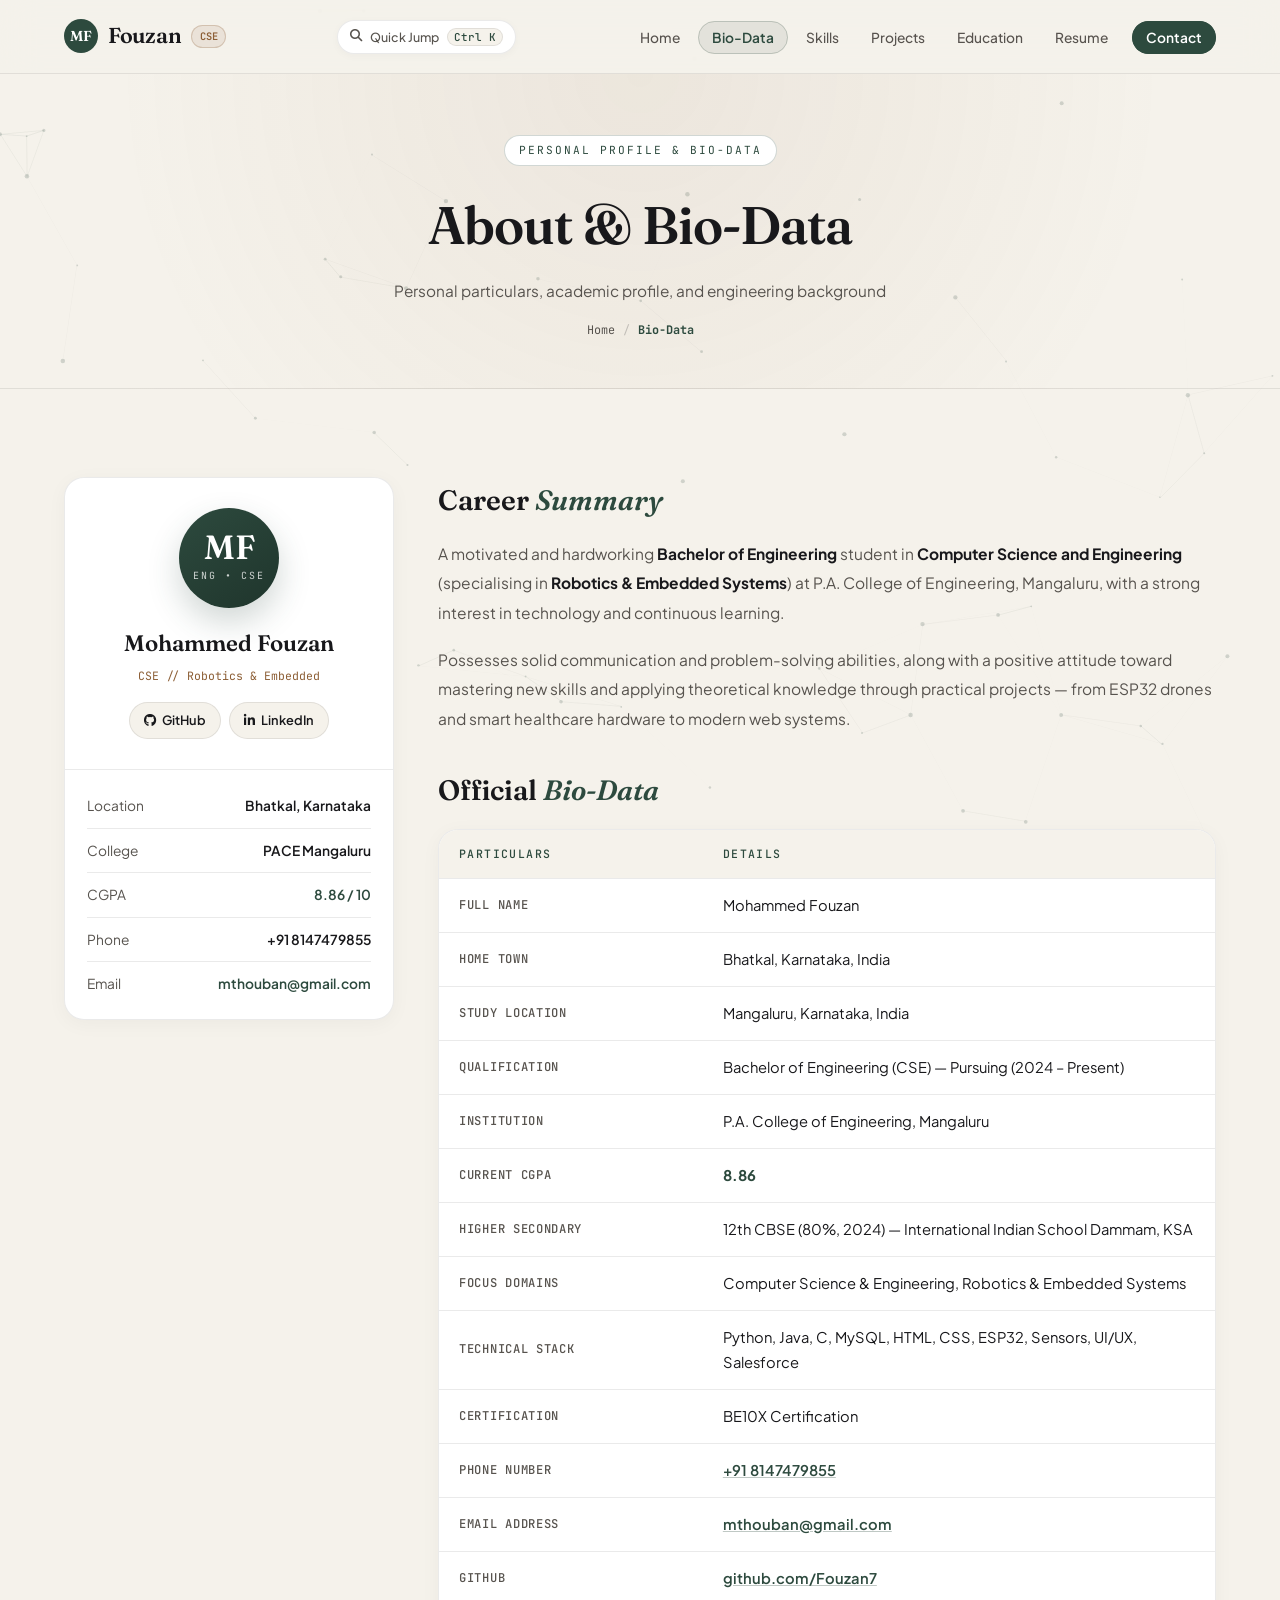
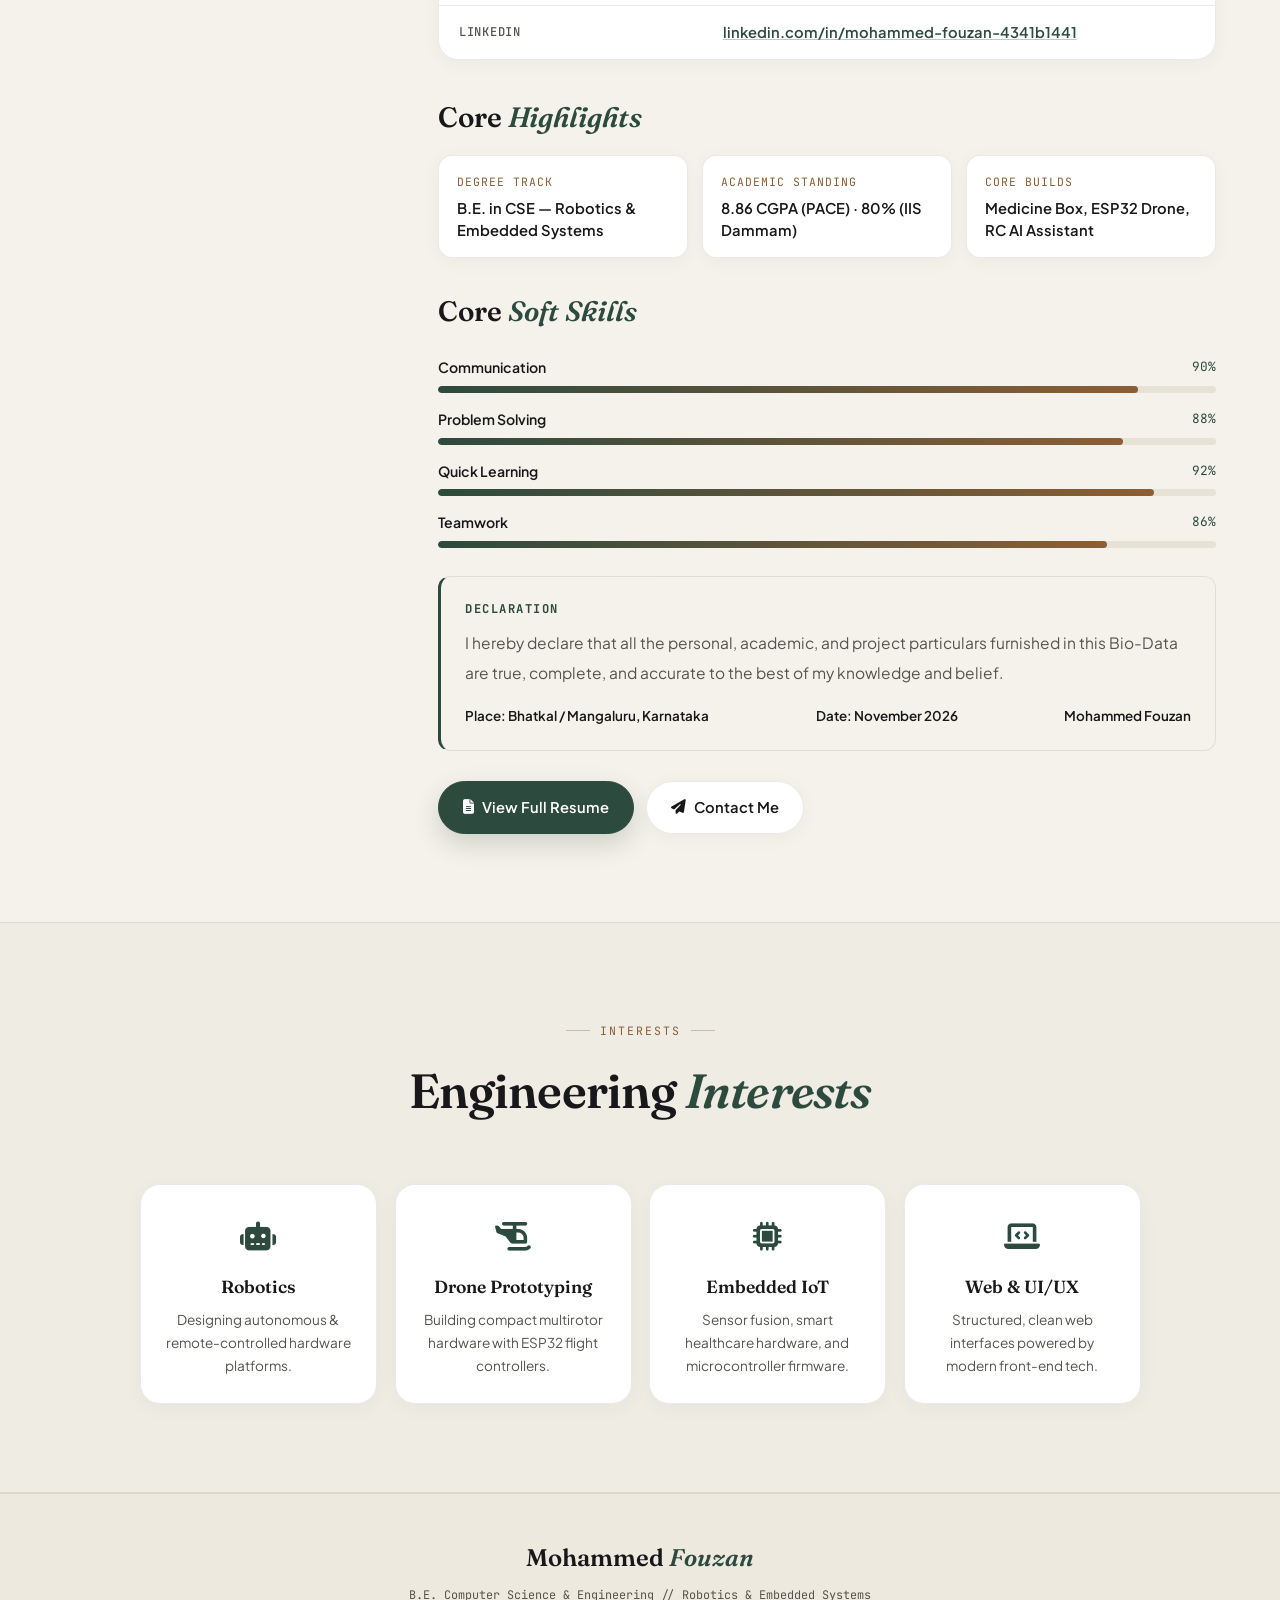
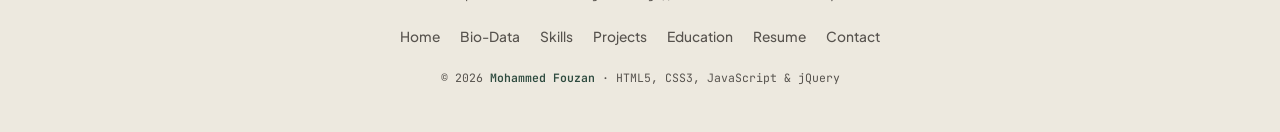
==== commit e461aa7f: "Feat: 120 FPS Three.js PBR 3D Studio, hardware-accelerated UI & semantic HTML polish" ====
--- a/about.html
+++ b/about.html
@@ -120,6 +120,22 @@
             </table>
           </div>
 
+          <h2>Core <span>Highlights</span></h2>
+          <dl class="dl-grid">
+            <div class="dl-card">
+              <dt>Degree Track</dt>
+              <dd>B.E. in CSE &mdash; Robotics &amp; Embedded Systems</dd>
+            </div>
+            <div class="dl-card">
+              <dt>Academic Standing</dt>
+              <dd>8.86 CGPA (PACE) &middot; 80% (IIS Dammam)</dd>
+            </div>
+            <div class="dl-card">
+              <dt>Core Builds</dt>
+              <dd>Medicine Box, ESP32 Drone, RC AI Assistant</dd>
+            </div>
+          </dl>
+
           <h2>Core <span>Soft Skills</span></h2>
           <div class="soft-bars">
             <div class="sbar-item">
@@ -139,6 +155,18 @@
               <div class="sbar-track"><div class="sbar-fill" data-width="86"></div></div>
             </div>
           </div>
+
+          <section class="declaration-box" aria-label="Bio-Data Declaration">
+            <h3>Declaration</h3>
+            <p>
+              I hereby declare that all the personal, academic, and project particulars furnished in this Bio-Data are true, complete, and accurate to the best of my knowledge and belief.
+            </p>
+            <div class="declaration-meta">
+              <span>Place: Bhatkal / Mangaluru, Karnataka</span>
+              <span>Date: <time datetime="2026-11">November 2026</time></span>
+              <span>Mohammed Fouzan</span>
+            </div>
+          </section>
 
           <div style="display:flex;gap:12px;flex-wrap:wrap;margin-top:30px;">
             <a href="resume.html" class="btn-primary"><i class="fas fa-file-alt"></i> View Full Resume</a>
--- a/css/style.css
+++ b/css/style.css
@@ -79,7 +79,7 @@
   opacity: 0.85;
 }
 
-/* Velvet Editorial Cursor (Desktop Fine Pointer) */
+/* Velvet Editorial Cursor (Desktop Fine Pointer - GPU Accelerated) */
 .cursor-dot,
 .cursor-ring {
   position: fixed;
@@ -87,19 +87,21 @@
   pointer-events: none;
   z-index: 9999;
   opacity: 0;
+  will-change: transform;
+  transform: translate3d(-100px, -100px, 0);
   transition: opacity 0.2s ease;
 }
 .cursor-dot {
   width: 6px; height: 6px;
   background: var(--accent);
   border-radius: 50%;
-  transform: translate(-50%, -50%);
+  margin: -3px 0 0 -3px;
 }
 .cursor-ring {
   width: 34px; height: 34px;
   border: 1.5px solid rgba(45, 74, 62, 0.42);
   border-radius: 50%;
-  transform: translate(-50%, -50%);
+  margin: -17px 0 0 -17px;
   display: flex;
   align-items: center;
   justify-content: center;
@@ -108,27 +110,32 @@
   font-weight: 500;
   letter-spacing: 0.8px;
   color: #FFFFFF;
-  transition: width 0.24s var(--ease), height 0.24s var(--ease), border-color 0.22s ease, background-color 0.22s ease, opacity 0.2s ease, border-radius 0.24s var(--ease);
+  transition: width 0.24s var(--ease), height 0.24s var(--ease), margin 0.24s var(--ease), border-color 0.22s ease, background-color 0.22s ease, opacity 0.2s ease, border-radius 0.24s var(--ease);
 }
 .cursor-ring.hover-link {
   width: 50px; height: 50px;
+  margin: -25px 0 0 -25px;
   border-color: var(--accent);
   background: rgba(45, 74, 62, 0.08);
 }
 .cursor-ring.hover-card {
   width: 44px; height: 44px;
+  margin: -22px 0 0 -22px;
   border-color: rgba(140, 94, 53, 0.55);
   background: rgba(140, 94, 53, 0.06);
 }
 .cursor-ring.has-label {
   width: 68px; height: 28px;
+  margin: -14px 0 0 -34px;
   border-radius: 999px;
   background: var(--accent);
   border-color: var(--accent);
   color: #FFFFFF;
   box-shadow: 0 6px 18px rgba(45, 74, 62, 0.24);
 }
-.cursor-ring.pressed { transform: translate(-50%, -50%) scale(0.84); }
+.cursor-ring.pressed {
+  transform: translate3d(var(--rx, -100px), var(--ry, -100px), 0) scale(0.84);
+}
 
 @media (hover: none), (pointer: coarse) {
   .cursor-dot, .cursor-ring { display: none !important; }
@@ -165,7 +172,7 @@
   100% { opacity: 0;   transform: translate(calc(-50% + var(--tx)), calc(-50% + var(--ty))) scale(0.2); }
 }
 
-/* Aesthetic Silk-Sheen Card (Hover + Touch Tilt) */
+/* Aesthetic Silk-Sheen Card (Hover + Touch Tilt - GPU Accelerated) */
 .glow-card {
   position: relative;
   background: var(--bg-card);
@@ -175,6 +182,8 @@
   overflow: hidden;
   transition: transform 0.26s var(--ease), border-color 0.28s ease, box-shadow 0.28s ease;
   transform-style: preserve-3d;
+  will-change: transform;
+  backface-visibility: hidden;
   --mx: 50%;
   --my: 50%;
 }
@@ -626,29 +635,150 @@
 .term-dots span:nth-child(2) { background: var(--accent-sec); }
 .term-dots span:nth-child(3) { background: #CFC8B8; }
 
-.gyro-stage {
+.stage-3d {
   position: relative;
-  height: 215px;
-  border-radius: 14px;
-  background: linear-gradient(145deg, #F7F4ED 0%, #EDE8DC 100%);
-  border: 1px solid var(--border);
-  margin-bottom: 16px;
+  height: 325px;
+  border-radius: 16px;
+  background: radial-gradient(circle at 50% 42%, #FFFFFF 0%, #EFECE3 62%, #E3DDD0 100%);
+  border: 1px solid var(--border);
+  margin-bottom: 12px;
   overflow: hidden;
   cursor: grab;
   touch-action: none;
-}
-.gyro-stage:active { cursor: grabbing; }
-#gyro-canvas { width: 100%; height: 100%; display: block; }
-.gyro-hud-tl,
-.gyro-hud-br {
+  contain: layout paint;
+  will-change: transform;
+  transform: translateZ(0);
+  box-shadow: inset 0 2px 18px rgba(24, 24, 27, 0.05);
+}
+.stage-3d:active { cursor: grabbing; }
+#scene-3d { width: 100%; height: 100%; display: block; }
+.hud-3d-tl,
+.hud-3d-br {
   position: absolute;
   font-family: 'JetBrains Mono', monospace;
   font-size: 0.68rem;
   color: var(--slate);
   pointer-events: none;
 }
-.gyro-hud-tl { top: 12px; left: 14px; color: var(--accent); font-weight: 500; }
-.gyro-hud-br { bottom: 12px; right: 14px; }
+.hud-3d-tl { top: 11px; left: 13px; color: var(--accent); font-weight: 500; }
+.hud-3d-br { bottom: 11px; right: 13px; color: var(--accent-sec); font-weight: 500; }
+
+.controls-3d {
+  display: flex;
+  align-items: center;
+  justify-content: space-between;
+  gap: 5px;
+  margin-bottom: 14px;
+  flex-wrap: wrap;
+}
+.mode-3d-btn {
+  flex: 1;
+  min-width: 72px;
+  padding: 6px 8px;
+  background: var(--bg-900);
+  border: 1px solid var(--border);
+  border-radius: 999px;
+  font-family: 'JetBrains Mono', monospace;
+  font-size: 0.66rem;
+  color: var(--slate);
+  cursor: pointer;
+  transition: var(--transition);
+}
+.mode-3d-btn:hover,
+.mode-3d-btn.active {
+  background: var(--accent-sec);
+  border-color: var(--accent-sec);
+  color: #FFFFFF;
+}
+.mode-3d-btn.action-pill {
+  background: var(--accent);
+  border-color: var(--accent);
+  color: #FFFFFF;
+}
+.mode-3d-btn.action-pill:hover {
+  background: #21372E;
+}
+.glow-card .skill-icon,
+.glow-card .proj-badge,
+.glow-card .monogram-badge {
+  transform: translateZ(16px);
+}
+
+.skip-link {
+  position: fixed;
+  top: -100px;
+  left: 16px;
+  padding: 8px 16px;
+  background: var(--accent);
+  color: #FFFFFF;
+  border-radius: 999px;
+  font-size: 0.82rem;
+  font-weight: 600;
+  z-index: 4000;
+  transition: top 0.2s ease;
+}
+.skip-link:focus { top: 14px; }
+
+.dl-grid {
+  display: grid;
+  grid-template-columns: repeat(auto-fit, minmax(220px, 1fr));
+  gap: 14px;
+  margin-bottom: 30px;
+}
+.dl-card {
+  background: var(--bg-card);
+  border: 1px solid var(--border);
+  border-radius: 14px;
+  padding: 16px 18px;
+  box-shadow: var(--shadow-sm);
+}
+.dl-card dt {
+  font-family: 'JetBrains Mono', monospace;
+  font-size: 0.72rem;
+  text-transform: uppercase;
+  letter-spacing: 1px;
+  color: var(--accent-sec);
+  margin-bottom: 5px;
+}
+.dl-card dd {
+  font-size: 0.92rem;
+  font-weight: 600;
+  color: var(--ink);
+  line-height: 1.5;
+}
+
+.declaration-box {
+  margin-top: 28px;
+  padding: 22px 24px;
+  background: var(--bg-900);
+  border: 1px solid var(--border);
+  border-left: 3px solid var(--accent);
+  border-radius: 12px;
+}
+.declaration-box h3,
+.declaration-box h4 {
+  font-family: 'JetBrains Mono', monospace;
+  font-size: 0.76rem;
+  letter-spacing: 1.5px;
+  text-transform: uppercase;
+  color: var(--accent);
+  margin-bottom: 8px;
+}
+.declaration-box p {
+  font-size: 0.9rem;
+  color: var(--slate);
+  margin-bottom: 12px;
+  line-height: 1.75;
+}
+.declaration-meta {
+  display: flex;
+  justify-content: space-between;
+  flex-wrap: wrap;
+  gap: 12px;
+  font-size: 0.84rem;
+  color: var(--ink);
+  font-weight: 600;
+}
 
 .mod-tabs { display: flex; gap: 6px; margin-bottom: 12px; }
 .mod-tab {
